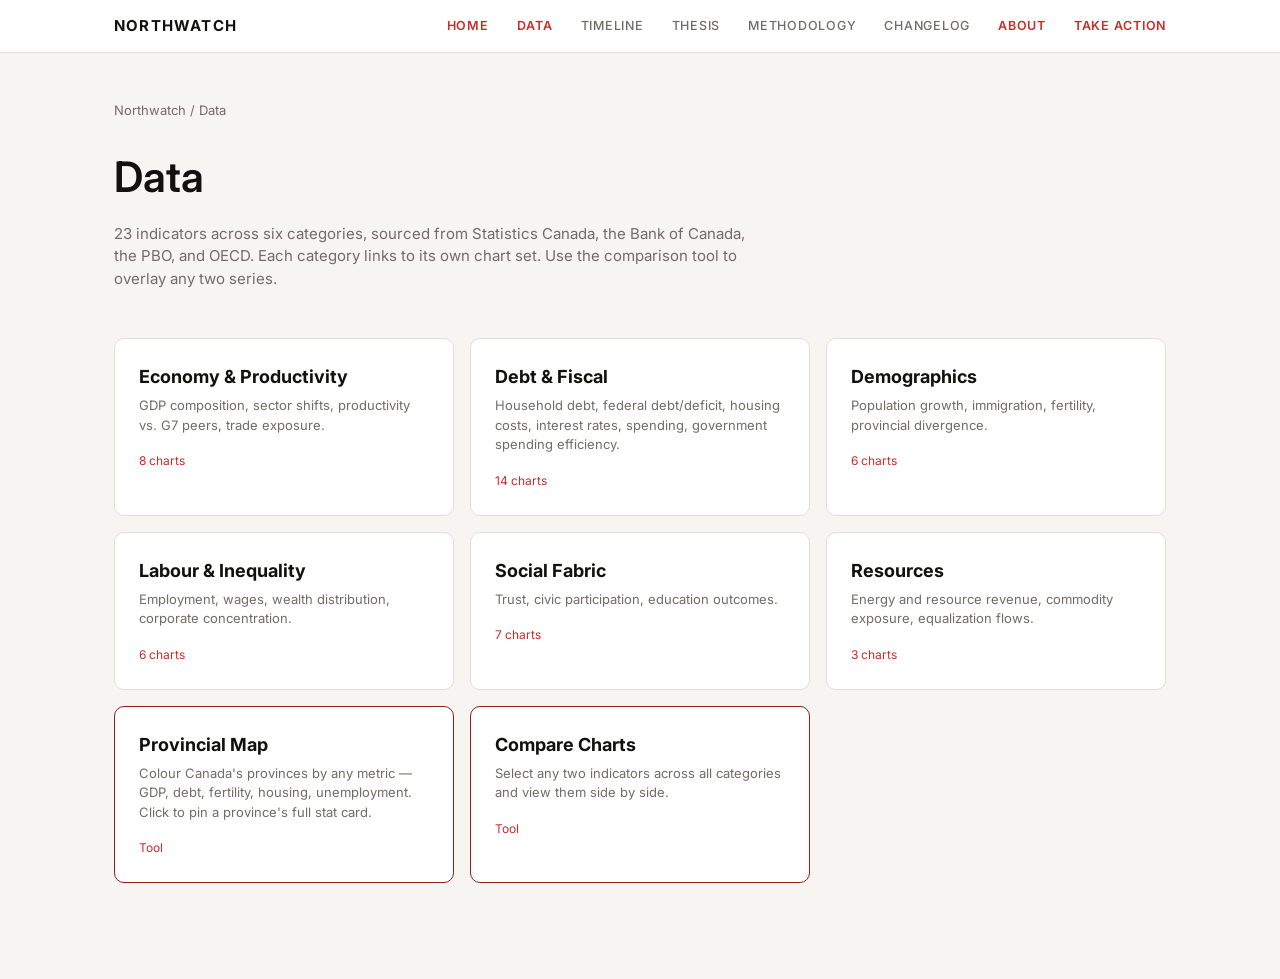
==== data/index.html @ daaa4dff "Fix CLS: reserve nav bar height (v4) and RWI section min-height" ====
<!DOCTYPE html>
<html lang="en">
<head>
<meta charset="UTF-8">
<title>Data — Northwatch</title>
<meta name="description" content="Explore 44+ charts across Canada's economy, fiscal position, demographics, labour market, and social fabric — all sourced and citable.">
<meta property="og:type" content="website">
<meta property="og:title" content="Data — Northwatch">
<meta property="og:description" content="Explore 44+ charts across Canada's economy, fiscal position, demographics, labour market, and social fabric — all sourced and citable.">
<meta property="og:url" content="https://northwatchca.github.io/civic-dashboard-dev/data/">
<meta property="og:site_name" content="Northwatch">
<meta name="twitter:card" content="summary">
<meta name="twitter:title" content="Data — Northwatch">
<meta name="twitter:description" content="Explore 44+ charts across Canada's economy, fiscal position, demographics, labour market, and social fabric — all sourced and citable.">
<link rel="canonical" href="https://northwatchca.github.io/civic-dashboard-dev/data/">
<meta name="viewport" content="width=device-width, initial-scale=1.0">
<link rel="preconnect" href="https://fonts.googleapis.com">
<link href="https://fonts.googleapis.com/css2?family=Inter:wght@400;500;600;700&display=swap" rel="stylesheet">
<link rel="stylesheet" href="data-style.css?v=23">
</head>
<body>
<div id="site-nav-root" style="height:53px;background:#fff;border-bottom:1px solid #e2dfd8;position:sticky;top:0;z-index:500;"></div>
<div class="wrap">
  <div class="breadcrumb"><a href="../index.html">Northwatch</a> / Data</div>
  <h1>Data</h1>
  <p class="page-sub">23 indicators across six categories, sourced from Statistics Canada, the Bank of Canada, the PBO, and OECD. Each category links to its own chart set. Use the comparison tool to overlay any two series.</p>

  <div class="cat-grid">
    <a class="cat-card" href="economy.html">
      <h2>Economy & Productivity</h2>
      <p>GDP composition, sector shifts, productivity vs. G7 peers, trade exposure.</p>
      <span class="count">8 charts</span>
    </a>
    <a class="cat-card" href="debt-fiscal.html">
      <h2>Debt & Fiscal</h2>
      <p>Household debt, federal debt/deficit, housing costs, interest rates, spending, government spending efficiency.</p>
      <span class="count">14 charts</span>
    </a>
    <a class="cat-card" href="demographics.html">
      <h2>Demographics</h2>
      <p>Population growth, immigration, fertility, provincial divergence.</p>
      <span class="count">6 charts</span>
    </a>
    <a class="cat-card" href="labour-inequality.html">
      <h2>Labour & Inequality</h2>
      <p>Employment, wages, wealth distribution, corporate concentration.</p>
      <span class="count">6 charts</span>
    </a>
    <a class="cat-card" href="social-fabric.html">
      <h2>Social Fabric</h2>
      <p>Trust, civic participation, education outcomes.</p>
      <span class="count">7 charts</span>
    </a>
    <a class="cat-card" href="resources.html">
      <h2>Resources</h2>
      <p>Energy and resource revenue, commodity exposure, equalization flows.</p>
      <span class="count">3 charts</span>
    </a>
    <a class="cat-card" href="map.html" style="border-color:var(--accent-dim);">
      <h2>Provincial Map</h2>
      <p>Colour Canada's provinces by any metric — GDP, debt, fertility, housing, unemployment. Click to pin a province's full stat card.</p>
      <span class="count">Tool</span>
    </a>
    <a class="cat-card" href="compare.html" style="border-color:var(--accent-dim);">
      <h2>Compare Charts</h2>
      <p>Select any two indicators across all categories and view them side by side.</p>
      <span class="count">Tool</span>
    </a>
  </div>
</div>
<script src="../nav.js?v=4"></script>
</body>
</html>
---- data/data-style.css ----
:root{
  --bg:#f7f5f1;
  --bg-alt:#ffffff;
  --text:#111110;
  --text-dim:#706c66;
  --line:#e2dfd8;
  --accent:#c82d29;
  --accent-dim:#8c1e1b;
}
*{box-sizing:border-box;}
button,a{touch-action:manipulation;}
body{
  background:var(--bg);
  color:var(--text);
  font-family:'Inter',-apple-system,sans-serif;
  margin:0;
  line-height:1.5;
  touch-action:manipulation;
  overflow-x:hidden;
}
html{overflow-x:hidden;}
.wrap{max-width:1100px;margin:0 auto;padding:48px 24px 96px;}
a{color:var(--text);}
.breadcrumb{font-size:13px;color:var(--text-dim);margin-bottom:24px;}
.breadcrumb a{color:var(--text-dim);text-decoration:none;}
.breadcrumb a:hover{color:var(--accent);}
h1{font-size:clamp(28px,4vw,42px);font-weight:600;margin:0 0 8px;}
.page-sub{color:var(--text-dim);font-size:15px;max-width:640px;margin-bottom:48px;}

/* category index cards */
.cat-grid{display:grid;grid-template-columns:repeat(auto-fit,minmax(260px,1fr));gap:16px;}
.cat-card{
  display:block;text-decoration:none;
  background:var(--bg-alt);border:1px solid var(--line);
  border-radius:10px;padding:24px;transition:border-color .15s;
}
.cat-card:hover{border-color:var(--accent-dim);}
.cat-card h2{font-size:18px;margin:0 0 6px;color:var(--text);}
.cat-card p{font-size:13px;color:var(--text-dim);margin:0 0 12px;}
.cat-card .count{font-size:12px;color:var(--accent);}

/* chart grid on category pages */
.chart-grid{display:grid;grid-template-columns:1fr;gap:16px;margin-top:32px;}
.chart-section-header{margin:12px 0 -4px;padding-top:24px;border-top:2px solid var(--line,#e2dfd8);}
.chart-section-header:first-child{margin-top:0;padding-top:0;border-top:none;}
.chart-section-header h3{font-size:16px;font-weight:700;color:var(--text,#111110);margin:0 0 4px;text-transform:uppercase;letter-spacing:0.04em;}
.chart-section-header p{font-size:13px;color:var(--text-dim,#706c66);margin:0;}

/* reference tables (small static data attached to a chart) */
.ref-table-wrap{margin-top:18px;}
.ref-table-caption{font-size:12px;text-transform:uppercase;letter-spacing:0.6px;color:var(--accent);margin:0 0 8px;font-weight:600;}
.ref-table{width:100%;border-collapse:collapse;font-size:12.5px;}
.ref-table th, .ref-table td{padding:8px 10px;text-align:left;border-bottom:1px solid var(--line);}
.ref-table th{color:var(--text-dim);font-weight:600;font-size:11.5px;text-transform:uppercase;letter-spacing:0.3px;}
.ref-table td{color:var(--text);}
.ref-table tr:last-child td{border-bottom:none;}
.ref-table-wrap{overflow-x:auto;}

.ref-note{
  margin-top:16px;padding:12px 14px;background:var(--bg);border-left:2px solid var(--accent-dim);
  font-size:13px;color:var(--text-dim);line-height:1.5;
}

/* compare tool */
.sync-status{font-size:12.5px;color:var(--text-dim);margin:0 0 32px;}
.sync-status.synced{color:#4A6741;}
.compare-controls{display:flex;gap:16px;flex-wrap:wrap;margin-bottom:32px;}
.compare-select-group{display:flex;flex-direction:column;gap:6px;flex:1 1 260px;min-width:0;}
.compare-select-group label{
  font-size:11px;font-weight:600;letter-spacing:0.6px;text-transform:uppercase;
  color:var(--text-dim);
}
.compare-controls select{
  background:var(--bg-alt);color:var(--text);border:1px solid var(--line);
  border-radius:6px;padding:10px 14px;font-family:inherit;font-size:14px;
  width:100%;max-width:100%;box-sizing:border-box;
  text-overflow:ellipsis;white-space:nowrap;overflow:hidden;
}
.compare-grid{display:grid;grid-template-columns:1fr;gap:24px;}
@media(min-width:860px){.compare-grid{grid-template-columns:1fr 1fr;align-items:start;}}
.chart-header.no-toggle{cursor:default;}
.chart-header.no-toggle:hover{background:none;}
.nav-back{display:inline-block;margin-top:40px;font-size:13px;color:var(--text-dim);text-decoration:none;}
.nav-back:hover{color:var(--accent);}

/* expand/collapse controls */
.expand-controls{display:flex;gap:10px;margin-bottom:16px;}
.expand-btn{
  background:none;border:1px solid var(--line);color:var(--text-dim);
  border-radius:6px;padding:6px 14px;font-size:12px;cursor:pointer;
  font-family:inherit;transition:border-color .15s,color .15s;
}
.expand-btn:hover{border-color:var(--accent);color:var(--accent);}

/* chart card — collapsible */
.chart-card{border-radius:10px;background:var(--bg-alt);border:1px solid var(--line);overflow:hidden;}
.chart-header{
  display:flex;align-items:flex-start;justify-content:space-between;gap:12px;
  padding:20px 24px 16px;cursor:pointer;user-select:none;
  transition:background .15s;
}
@media (hover:hover) and (pointer:fine){.chart-header:hover{background:#f2efe9;}}
.chart-header-text{flex:1;min-width:0;}
.chart-header-text h3{margin:0 0 4px;font-size:17px;}
.chart-header-text .sub{margin:0;font-size:13px;color:var(--text-dim);}
.chart-header-actions{display:flex;align-items:center;gap:10px;flex-shrink:0;margin-top:2px;}
.toggle-arrow{font-size:11px;color:var(--text-dim);transition:transform .2s;}

@media (max-width:480px){
  .chart-header{flex-direction:column;align-items:flex-start;}
  .chart-header-actions{margin-top:10px;align-self:flex-end;flex-wrap:wrap;justify-content:flex-end;gap:8px;}
}

/* collapsed state hides body */
.chart-body{padding:0 24px 20px;}
.chart-card.collapsed .chart-body{display:none;}
.chart-card.collapsed .chart-header{padding-bottom:20px;}

/* remove old standalone sub/src styles that are now inside header-text */
.chart-card .sub{font-size:13px;color:var(--text-dim);margin:0 0 16px;}
.chart-card .src{font-size:11px;color:var(--text-dim);margin-top:14px;border-top:1px solid var(--line);padding-top:10px;}
.chart-card .src .last-updated{color:var(--text-dim);opacity:0.85;}
.chart-box{position:relative;height:340px;}

/* "what does this mean?" button */
.info-btn{
  background:none;border:1px solid var(--line);color:var(--text-dim);
  border-radius:16px;height:28px;padding:0 12px;font-size:12px;font-weight:600;
  cursor:pointer;display:flex;align-items:center;justify-content:center;
  flex-shrink:0;transition:border-color .15s,color .15s;white-space:nowrap;
}
.info-btn:hover{border-color:var(--accent);color:var(--accent);}

/* "share" button */
.share-btn{
  background:none;border:1px solid var(--line);color:var(--text-dim);
  border-radius:16px;height:28px;padding:0 12px;font-size:12px;font-weight:600;
  cursor:pointer;display:flex;align-items:center;justify-content:center;
  flex-shrink:0;transition:border-color .15s,color .15s;white-space:nowrap;
}
.share-btn:hover{border-color:var(--accent);color:var(--accent);}
.share-btn-copied{border-color:var(--accent);color:var(--accent);}

/* "CSV download" button */
.csv-btn{
  background:none;border:1px solid var(--line);color:var(--text-dim);
  border-radius:16px;height:28px;padding:0 12px;font-size:12px;font-weight:600;
  cursor:pointer;display:flex;align-items:center;justify-content:center;
  flex-shrink:0;transition:border-color .15s,color .15s;white-space:nowrap;
}
.csv-btn:hover{border-color:var(--accent);color:var(--accent);}

/* deep-link highlight flash */
@keyframes shareHighlight{
  0%{box-shadow:0 0 0 3px rgba(200,45,41,0.35);}
  100%{box-shadow:0 0 0 3px rgba(200,45,41,0);}
}
.chart-card.share-highlight{animation:shareHighlight 2.2s ease-out;}

/* HTML legend */
.html-legend{display:flex;flex-wrap:wrap;gap:6px 14px;margin:0 0 14px;}
.legend-item{
  display:inline-flex;align-items:center;gap:6px;
  font-size:11.5px;color:var(--text-dim);cursor:default;
}
.legend-dot{width:10px;height:10px;border-radius:2px;flex-shrink:0;}

/* info modal overlay */
.info-modal-overlay{
  display:none;position:fixed;inset:0;
  background:rgba(0,0,0,0.7);z-index:9999;
  align-items:center;justify-content:center;padding:20px;
  overscroll-behavior:contain;
}
.info-modal-overlay.active{display:flex;}
.info-modal{
  background:var(--bg-alt);border:1px solid var(--line);
  border-radius:12px;max-width:min(520px,calc(100vw - 40px));width:100%;
  max-height:82vh;overflow-y:auto;padding:26px 26px 22px;
  position:relative;overscroll-behavior:contain;
}
.info-modal-close{
  position:absolute;top:14px;right:16px;
  background:none;border:none;color:var(--text-dim);
  font-size:22px;cursor:pointer;line-height:1;padding:0;
}
.info-modal-close:hover{color:var(--text);}
.info-modal-tag{
  font-size:11px;text-transform:uppercase;letter-spacing:0.7px;
  color:var(--accent);font-weight:600;margin:0 0 8px;
}
/* title row */
.info-modal-top-row{margin-bottom:4px;}
.info-modal-top-row h4{font-size:15px;margin:0;color:var(--text);line-height:1.4;}
.info-modal-explain{font-size:13.5px;color:var(--text);line-height:1.65;margin:0 0 16px;}
/* flat verdict block — no hover, no click, just visible */
.info-modal-verdict{
  border-left:5px solid var(--text-dim);border-radius:6px;
  padding:13px 16px;margin:0 0 18px;
}
.info-modal-verdict .verdict-tag{
  display:block;font-size:13.5px;font-weight:800;letter-spacing:0.4px;
  text-transform:uppercase;margin-bottom:6px;
}
.info-modal-verdict p{margin:0;font-size:13.5px;line-height:1.6;color:var(--text);}
.info-modal-verdict.v-bad{border-left-color:#8B3A2A;background:rgba(139,58,42,0.09);}
.info-modal-verdict.v-bad .verdict-tag{color:#8B3A2A;}
.info-modal-verdict.v-mixed{border-left-color:#9C7840;background:rgba(156,120,64,0.09);}
.info-modal-verdict.v-mixed .verdict-tag{color:#9C7840;}
.info-modal-verdict.v-context{border-left-color:#7a7670;background:rgba(122,118,112,0.09);}
.info-modal-verdict.v-context .verdict-tag{color:#7a7670;}
/* cited-threshold block — a sourced external benchmark, distinct from the internal BAD/MIXED/CONTEXT verdict */
.info-modal-threshold{
  border-left:5px solid #4a4744;border-radius:6px;
  padding:13px 16px;margin:0 0 18px;background:rgba(74,71,68,0.06);
}
.info-modal-threshold .threshold-tag{
  display:block;font-size:12.5px;font-weight:800;letter-spacing:0.5px;
  text-transform:uppercase;margin-bottom:6px;color:#4a4744;
}
.info-modal-threshold p{margin:0;font-size:13.5px;line-height:1.6;color:var(--text);}
.cited-badge{
  display:inline-block;font-size:10.5px;font-weight:700;letter-spacing:0.3px;
  text-transform:uppercase;color:#4a4744;border:1px solid #4a4744;
  border-radius:10px;padding:2px 8px;margin-left:8px;vertical-align:middle;
  white-space:nowrap;
}
.info-modal-legend{border-top:1px solid var(--line);padding-top:16px;margin-top:4px;}
.info-modal-legend-label{
  font-size:11px;text-transform:uppercase;letter-spacing:0.5px;
  color:var(--text-dim);font-weight:600;margin:0 0 10px;
}
.info-modal-item{display:flex;gap:10px;margin-bottom:10px;font-size:13px;line-height:1.5;}
.info-modal-item .dot{width:10px;height:10px;border-radius:2px;flex-shrink:0;margin-top:3px;}
.info-modal-item strong{color:var(--text);}
.info-modal-item span{color:var(--text-dim);}
.info-modal-related{border-top:1px solid var(--line);padding-top:16px;margin-top:4px;}
.info-modal-related-label{
  font-size:11px;text-transform:uppercase;letter-spacing:0.5px;
  color:var(--text-dim);font-weight:600;margin:0 0 10px;
}
.related-chart-links{display:flex;flex-wrap:wrap;gap:8px;}
.related-chart-link{
  display:inline-block;font-size:12.5px;font-weight:600;color:var(--accent);
  border:1px solid var(--accent);border-radius:14px;padding:5px 12px;
  text-decoration:none;transition:background 0.15s,color 0.15s;
}
.related-chart-link:hover{background:var(--accent);color:#fff;}

/* Reusable hover-tooltip component — same pattern as .verdict-tooltip, used site-wide */
.info-tip{position:relative;cursor:help;border-bottom:1px dotted var(--line);}
.info-tip-bubble{
  display:none;position:absolute;left:0;top:calc(100% + 8px);
  background:#111110;color:#f0ede5;font-size:12.5px;line-height:1.55;
  border-radius:8px;padding:10px 12px;width:220px;z-index:10001;
  box-shadow:0 4px 20px rgba(0,0,0,0.25);text-transform:none;
  font-weight:400;letter-spacing:normal;
}
.info-tip:hover .info-tip-bubble{display:block;}
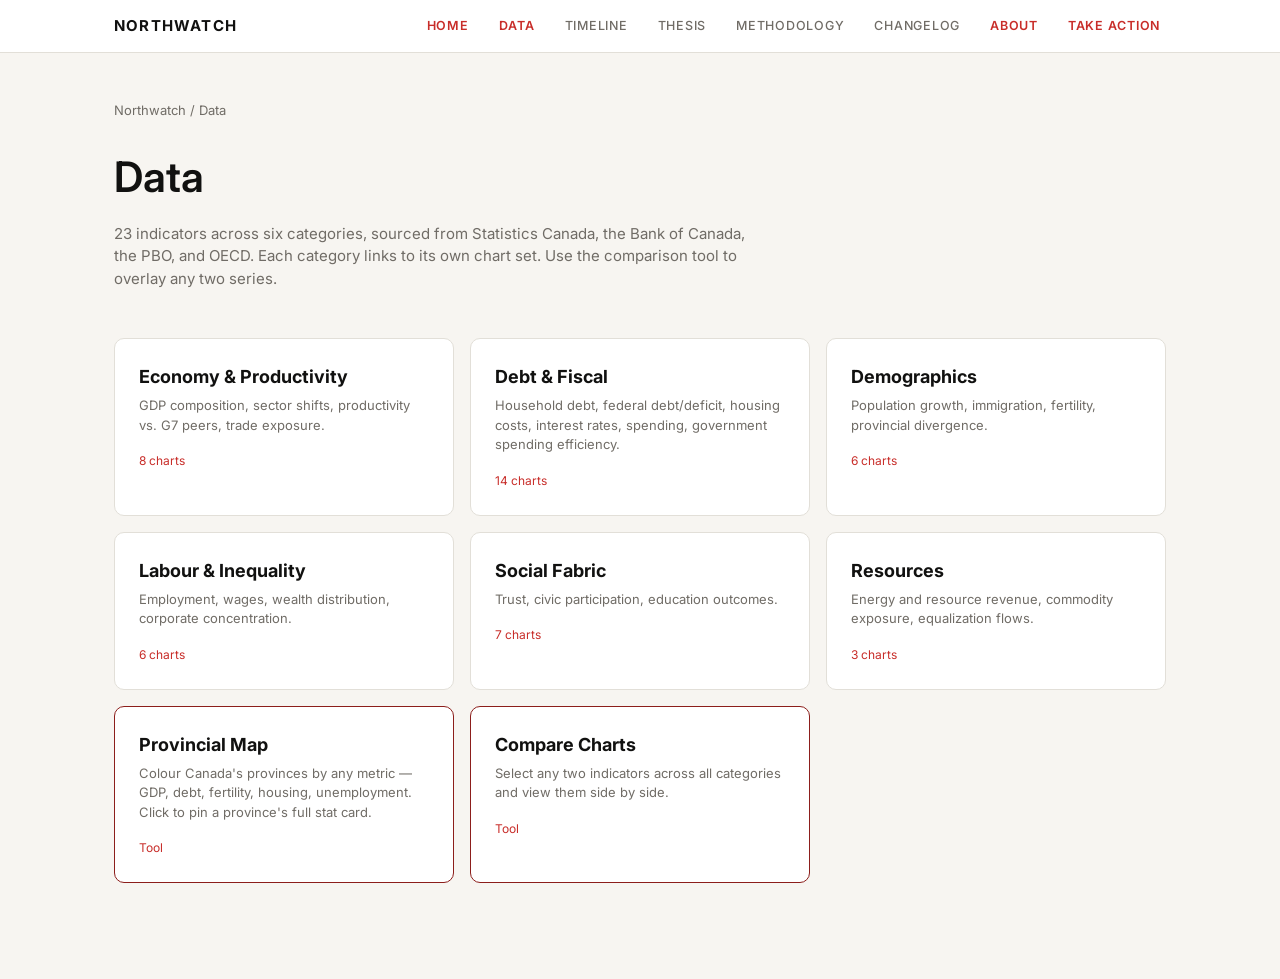
==== commit 086843cd: "Fix remaining contrast fails (pillar-weight, feed arrows) and widen nav tap target width" ====
--- a/data/index.html
+++ b/data/index.html
@@ -68,6 +68,6 @@
     </a>
   </div>
 </div>
-<script src="../nav.js?v=4"></script>
+<script src="../nav.js?v=6"></script>
 </body>
 </html>
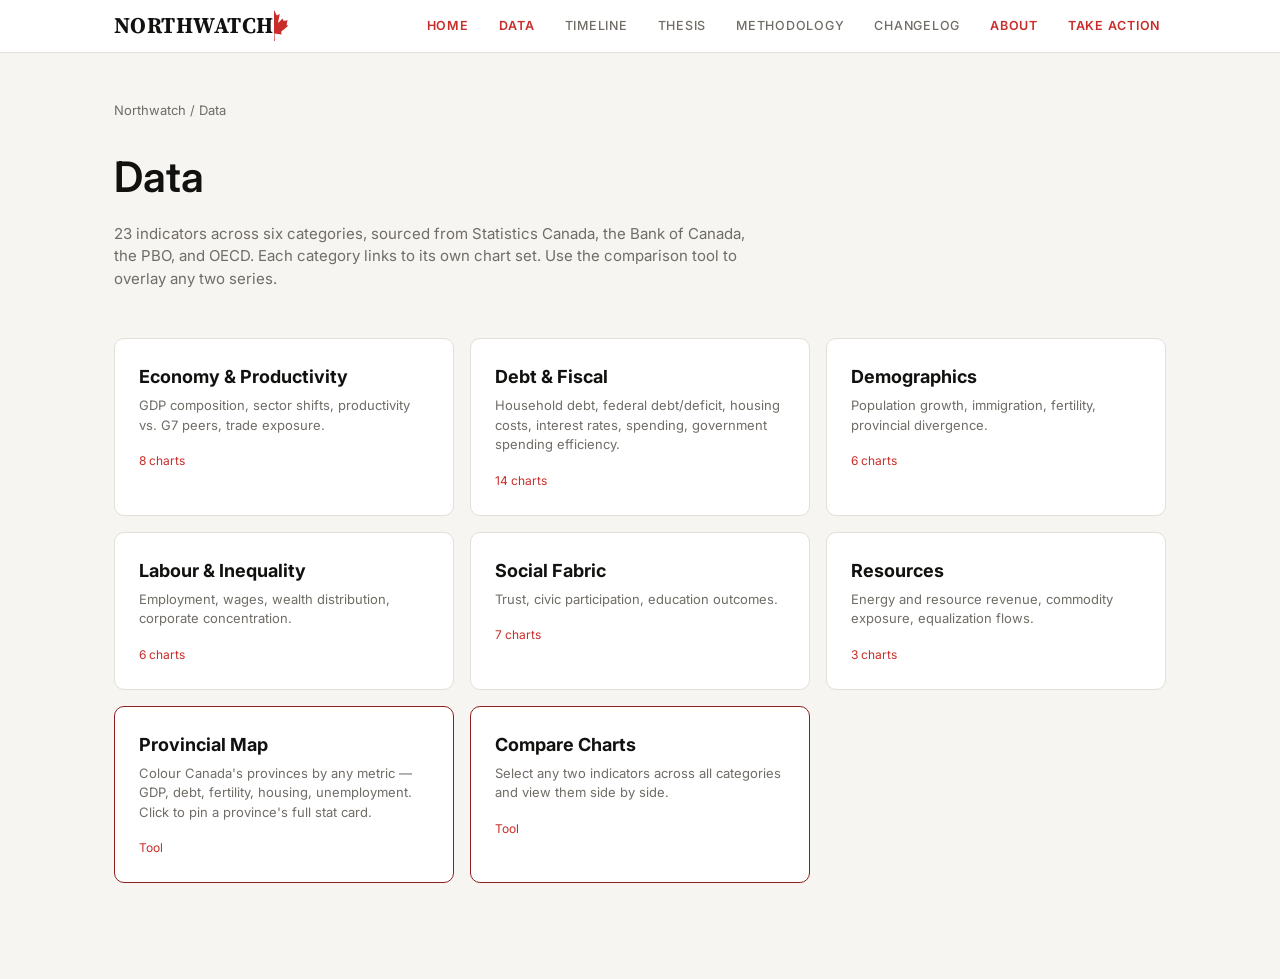
==== commit 11609d09: "Phase 5: NORTHWATCH wordmark logo mark - Source Serif 4 + half maple leaf - Add Source Serif 4 (wght" ====
--- a/data/index.html
+++ b/data/index.html
@@ -15,7 +15,9 @@
 <link rel="canonical" href="https://northwatchca.github.io/civic-dashboard-dev/data/">
 <meta name="viewport" content="width=device-width, initial-scale=1.0">
 <link rel="preconnect" href="https://fonts.googleapis.com">
-<link href="https://fonts.googleapis.com/css2?family=Inter:wght@400;500;600;700&display=swap" rel="stylesheet">
+<link rel="preconnect" href="https://fonts.gstatic.com" crossorigin>
+<link href="https://fonts.googleapis.com/css2?family=Inter:wght@400;500;600;700&family=Source+Serif+4:wght@700&display=swap" rel="stylesheet" media="print" onload="this.media='all'">
+<noscript><link href="https://fonts.googleapis.com/css2?family=Inter:wght@400;500;600;700&family=Source+Serif+4:wght@700&display=swap" rel="stylesheet"></noscript>
 <link rel="stylesheet" href="data-style.css?v=23">
 </head>
 <body>
@@ -68,6 +70,6 @@
     </a>
   </div>
 </div>
-<script src="../nav.js?v=6"></script>
+<script src="../nav.js?v=7"></script>
 </body>
 </html>
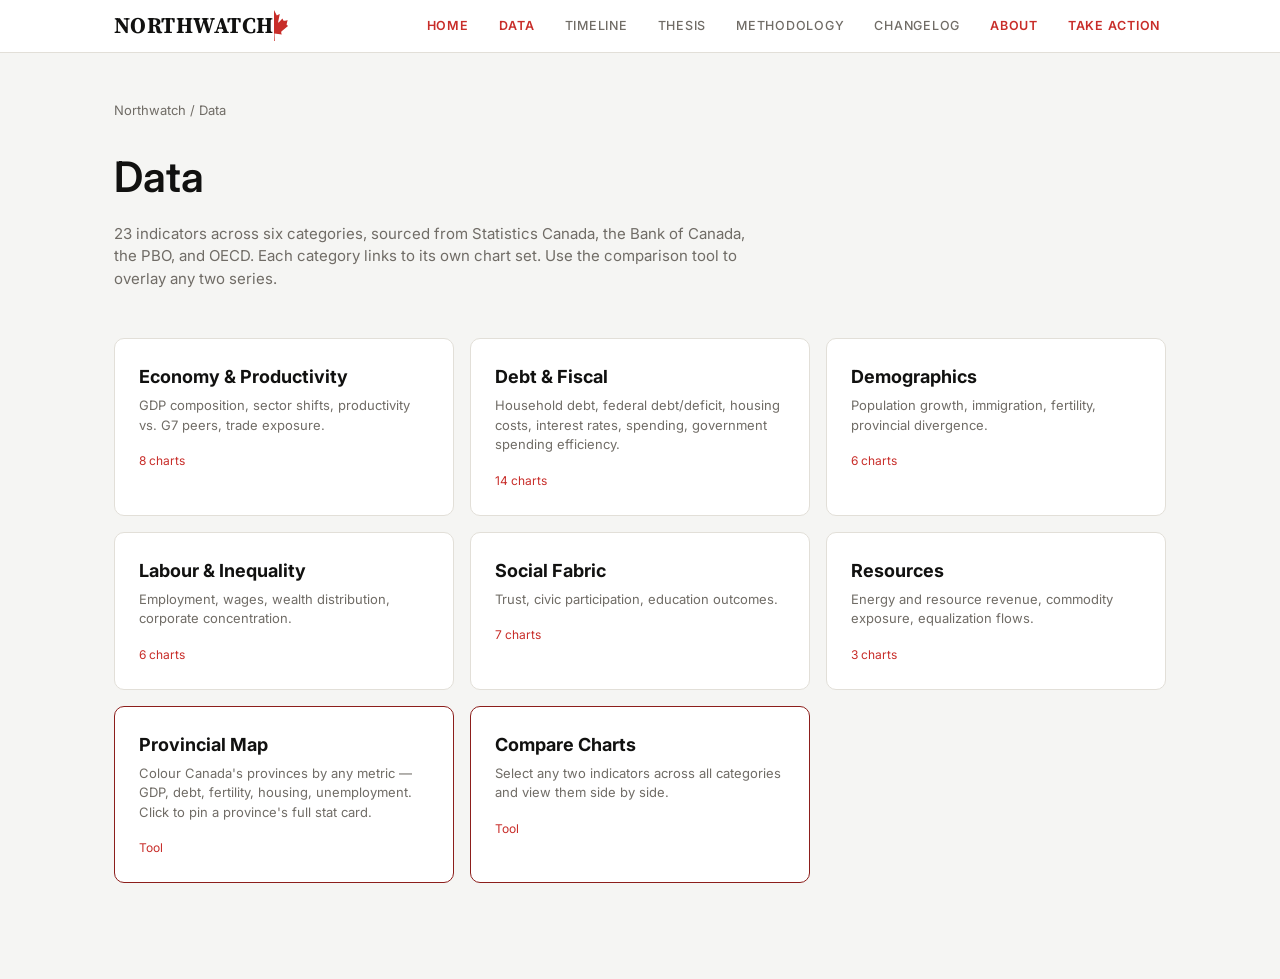
==== commit 6b5ea3d2: "Background: #f7f5f1 -> #f5f5f3 (neutral grey, less warm). Cache-bust data-style.css v24, chart-rende" ====
--- a/data/index.html
+++ b/data/index.html
@@ -18,7 +18,7 @@
 <link rel="preconnect" href="https://fonts.gstatic.com" crossorigin>
 <link href="https://fonts.googleapis.com/css2?family=Inter:wght@400;500;600;700&family=Source+Serif+4:wght@700&display=swap" rel="stylesheet" media="print" onload="this.media='all'">
 <noscript><link href="https://fonts.googleapis.com/css2?family=Inter:wght@400;500;600;700&family=Source+Serif+4:wght@700&display=swap" rel="stylesheet"></noscript>
-<link rel="stylesheet" href="data-style.css?v=23">
+<link rel="stylesheet" href="data-style.css?v=24">
 </head>
 <body>
 <div id="site-nav-root" style="height:53px;background:#fff;border-bottom:1px solid #e2dfd8;position:sticky;top:0;z-index:500;"></div>
@@ -70,6 +70,6 @@
     </a>
   </div>
 </div>
-<script src="../nav.js?v=7"></script>
+<script src="../nav.js?v=8"></script>
 </body>
 </html>
--- a/data/data-style.css
+++ b/data/data-style.css
@@ -1,5 +1,5 @@
 :root{
-  --bg:#f7f5f1;
+  --bg:#f5f5f3;
   --bg-alt:#ffffff;
   --text:#111110;
   --text-dim:#706c66;
@@ -150,6 +150,15 @@
 }
 .csv-btn:hover{border-color:var(--accent);color:var(--accent);}
 
+/* "image download" button */
+.img-btn{
+  background:none;border:1px solid var(--line);color:var(--text-dim);
+  border-radius:16px;height:28px;padding:0 12px;font-size:12px;font-weight:600;
+  cursor:pointer;display:flex;align-items:center;justify-content:center;
+  flex-shrink:0;transition:border-color .15s,color .15s;white-space:nowrap;
+}
+.img-btn:hover{border-color:var(--accent);color:var(--accent);}
+
 /* deep-link highlight flash */
 @keyframes shareHighlight{
   0%{box-shadow:0 0 0 3px rgba(200,45,41,0.35);}
@@ -206,9 +215,9 @@
 .info-modal-verdict.v-bad{border-left-color:#8B3A2A;background:rgba(139,58,42,0.09);}
 .info-modal-verdict.v-bad .verdict-tag{color:#8B3A2A;}
 .info-modal-verdict.v-mixed{border-left-color:#9C7840;background:rgba(156,120,64,0.09);}
-.info-modal-verdict.v-mixed .verdict-tag{color:#9C7840;}
+.info-modal-verdict.v-mixed .verdict-tag{color:#906e3b;}
 .info-modal-verdict.v-context{border-left-color:#7a7670;background:rgba(122,118,112,0.09);}
-.info-modal-verdict.v-context .verdict-tag{color:#7a7670;}
+.info-modal-verdict.v-context .verdict-tag{color:#76726d;}
 /* cited-threshold block — a sourced external benchmark, distinct from the internal BAD/MIXED/CONTEXT verdict */
 .info-modal-threshold{
   border-left:5px solid #4a4744;border-radius:6px;
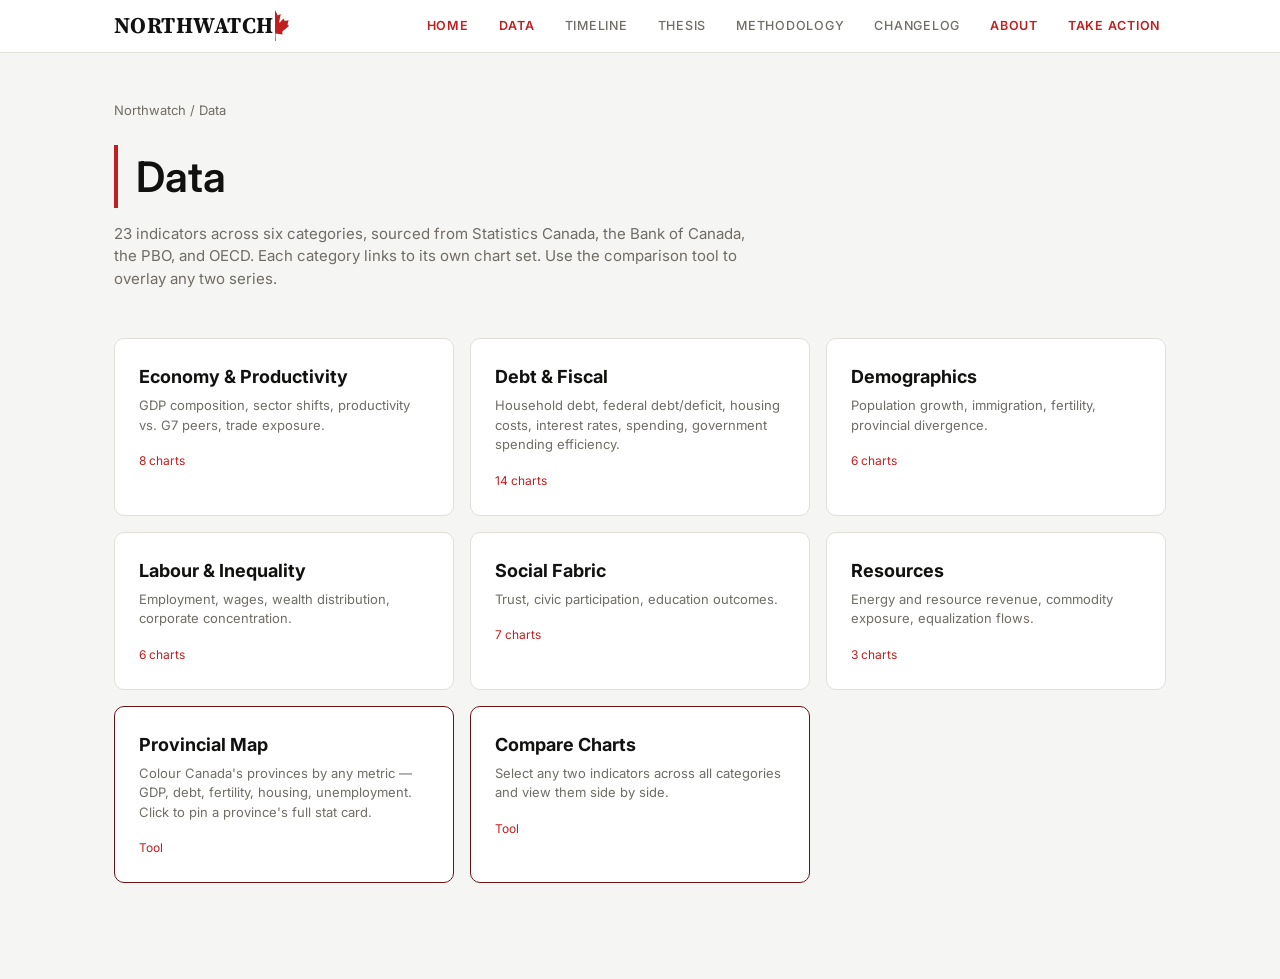
==== commit b178faef: "Unify site red palette to official Canada FIP red (#FF0000) derivative - New 5-shade palette anchore" ====
--- a/data/index.html
+++ b/data/index.html
@@ -18,7 +18,7 @@
 <link rel="preconnect" href="https://fonts.gstatic.com" crossorigin>
 <link href="https://fonts.googleapis.com/css2?family=Inter:wght@400;500;600;700&family=Source+Serif+4:wght@700&display=swap" rel="stylesheet" media="print" onload="this.media='all'">
 <noscript><link href="https://fonts.googleapis.com/css2?family=Inter:wght@400;500;600;700&family=Source+Serif+4:wght@700&display=swap" rel="stylesheet"></noscript>
-<link rel="stylesheet" href="data-style.css?v=24">
+<link rel="stylesheet" href="data-style.css?v=25">
 </head>
 <body>
 <div id="site-nav-root" style="height:53px;background:#fff;border-bottom:1px solid #e2dfd8;position:sticky;top:0;z-index:500;"></div>
@@ -70,6 +70,6 @@
     </a>
   </div>
 </div>
-<script src="../nav.js?v=8"></script>
+<script src="../nav.js?v=9"></script>
 </body>
 </html>
--- a/data/data-style.css
+++ b/data/data-style.css
@@ -4,8 +4,8 @@
   --text:#111110;
   --text-dim:#706c66;
   --line:#e2dfd8;
-  --accent:#c82d29;
-  --accent-dim:#8c1e1b;
+  --accent:#c11f1f;
+  --accent-dim:#671414;
 }
 *{box-sizing:border-box;}
 button,a{touch-action:manipulation;}
@@ -24,7 +24,7 @@
 .breadcrumb{font-size:13px;color:var(--text-dim);margin-bottom:24px;}
 .breadcrumb a{color:var(--text-dim);text-decoration:none;}
 .breadcrumb a:hover{color:var(--accent);}
-h1{font-size:clamp(28px,4vw,42px);font-weight:600;margin:0 0 8px;}
+h1{font-size:clamp(28px,4vw,42px);font-weight:600;margin:0 0 8px;border-left:4px solid #c11f1f;padding-left:18px;}
 .page-sub{color:var(--text-dim);font-size:15px;max-width:640px;margin-bottom:48px;}
 
 /* category index cards */
@@ -43,7 +43,7 @@
 .chart-grid{display:grid;grid-template-columns:1fr;gap:16px;margin-top:32px;}
 .chart-section-header{margin:12px 0 -4px;padding-top:24px;border-top:2px solid var(--line,#e2dfd8);}
 .chart-section-header:first-child{margin-top:0;padding-top:0;border-top:none;}
-.chart-section-header h3{font-size:16px;font-weight:700;color:var(--text,#111110);margin:0 0 4px;text-transform:uppercase;letter-spacing:0.04em;}
+.chart-section-header h3{font-size:16px;font-weight:700;color:var(--text,#111110);margin:0 0 4px;text-transform:uppercase;letter-spacing:0.04em;border-left:3px solid #c11f1f;padding-left:12px;}
 .chart-section-header p{font-size:13px;color:var(--text-dim,#706c66);margin:0;}
 
 /* reference tables (small static data attached to a chart) */
@@ -161,8 +161,8 @@
 
 /* deep-link highlight flash */
 @keyframes shareHighlight{
-  0%{box-shadow:0 0 0 3px rgba(200,45,41,0.35);}
-  100%{box-shadow:0 0 0 3px rgba(200,45,41,0);}
+  0%{box-shadow:0 0 0 3px rgba(193,31,31,0.35);}
+  100%{box-shadow:0 0 0 3px rgba(193,31,31,0);}
 }
 .chart-card.share-highlight{animation:shareHighlight 2.2s ease-out;}
 
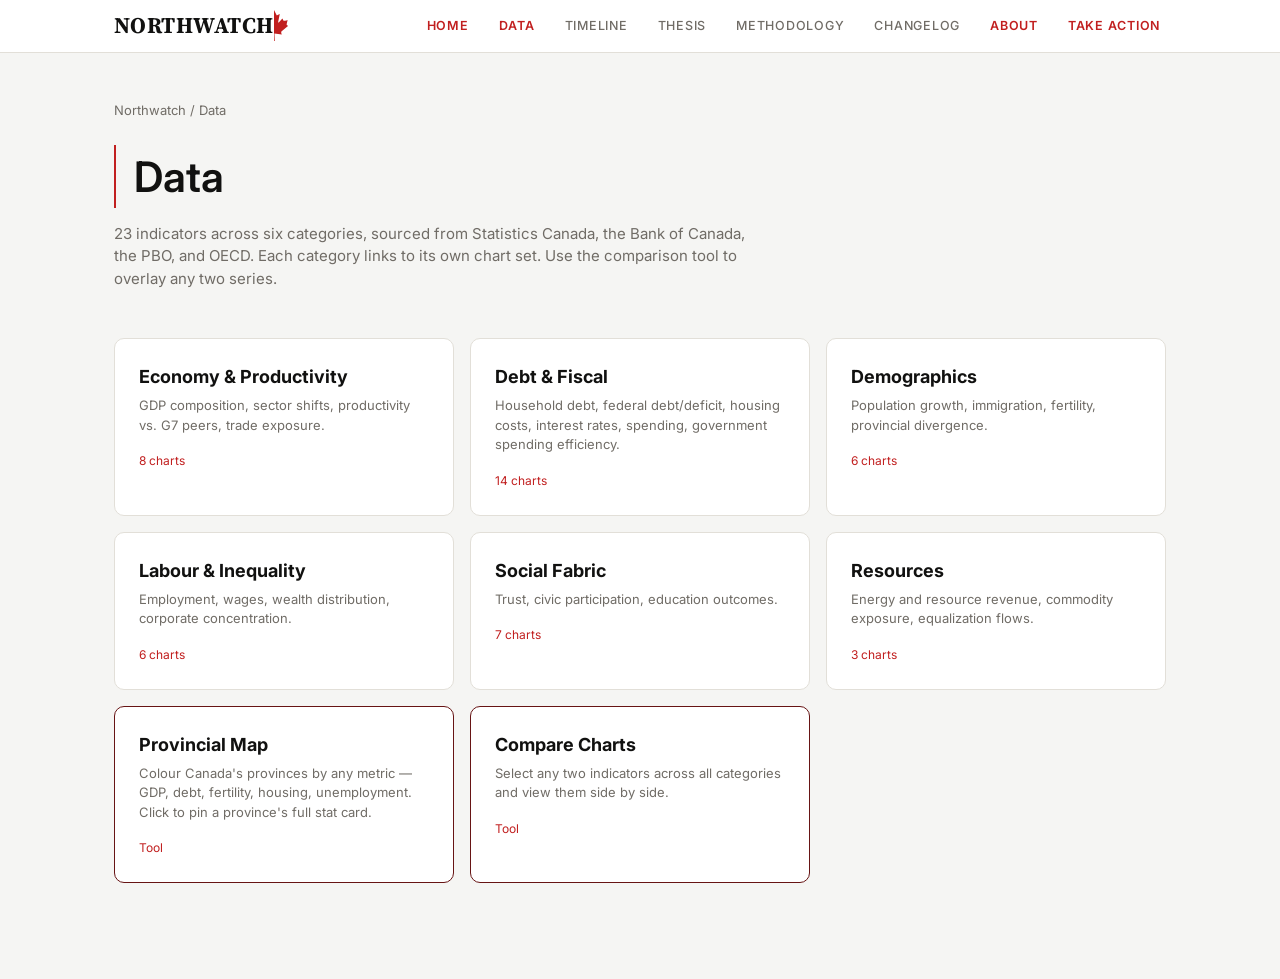
==== commit 02200b23: "Halve vertical red bar thickness (4px->2px h1, 3px->1.5px subheadings); data-style.css v26" ====
--- a/data/index.html
+++ b/data/index.html
@@ -18,7 +18,7 @@
 <link rel="preconnect" href="https://fonts.gstatic.com" crossorigin>
 <link href="https://fonts.googleapis.com/css2?family=Inter:wght@400;500;600;700&family=Source+Serif+4:wght@700&display=swap" rel="stylesheet" media="print" onload="this.media='all'">
 <noscript><link href="https://fonts.googleapis.com/css2?family=Inter:wght@400;500;600;700&family=Source+Serif+4:wght@700&display=swap" rel="stylesheet"></noscript>
-<link rel="stylesheet" href="data-style.css?v=25">
+<link rel="stylesheet" href="data-style.css?v=26">
 </head>
 <body>
 <div id="site-nav-root" style="height:53px;background:#fff;border-bottom:1px solid #e2dfd8;position:sticky;top:0;z-index:500;"></div>
--- a/data/data-style.css
+++ b/data/data-style.css
@@ -24,7 +24,7 @@
 .breadcrumb{font-size:13px;color:var(--text-dim);margin-bottom:24px;}
 .breadcrumb a{color:var(--text-dim);text-decoration:none;}
 .breadcrumb a:hover{color:var(--accent);}
-h1{font-size:clamp(28px,4vw,42px);font-weight:600;margin:0 0 8px;border-left:4px solid #c11f1f;padding-left:18px;}
+h1{font-size:clamp(28px,4vw,42px);font-weight:600;margin:0 0 8px;border-left:2px solid #c11f1f;padding-left:18px;}
 .page-sub{color:var(--text-dim);font-size:15px;max-width:640px;margin-bottom:48px;}
 
 /* category index cards */
@@ -43,7 +43,7 @@
 .chart-grid{display:grid;grid-template-columns:1fr;gap:16px;margin-top:32px;}
 .chart-section-header{margin:12px 0 -4px;padding-top:24px;border-top:2px solid var(--line,#e2dfd8);}
 .chart-section-header:first-child{margin-top:0;padding-top:0;border-top:none;}
-.chart-section-header h3{font-size:16px;font-weight:700;color:var(--text,#111110);margin:0 0 4px;text-transform:uppercase;letter-spacing:0.04em;border-left:3px solid #c11f1f;padding-left:12px;}
+.chart-section-header h3{font-size:16px;font-weight:700;color:var(--text,#111110);margin:0 0 4px;text-transform:uppercase;letter-spacing:0.04em;border-left:1.5px solid #c11f1f;padding-left:12px;}
 .chart-section-header p{font-size:13px;color:var(--text-dim,#706c66);margin:0;}
 
 /* reference tables (small static data attached to a chart) */
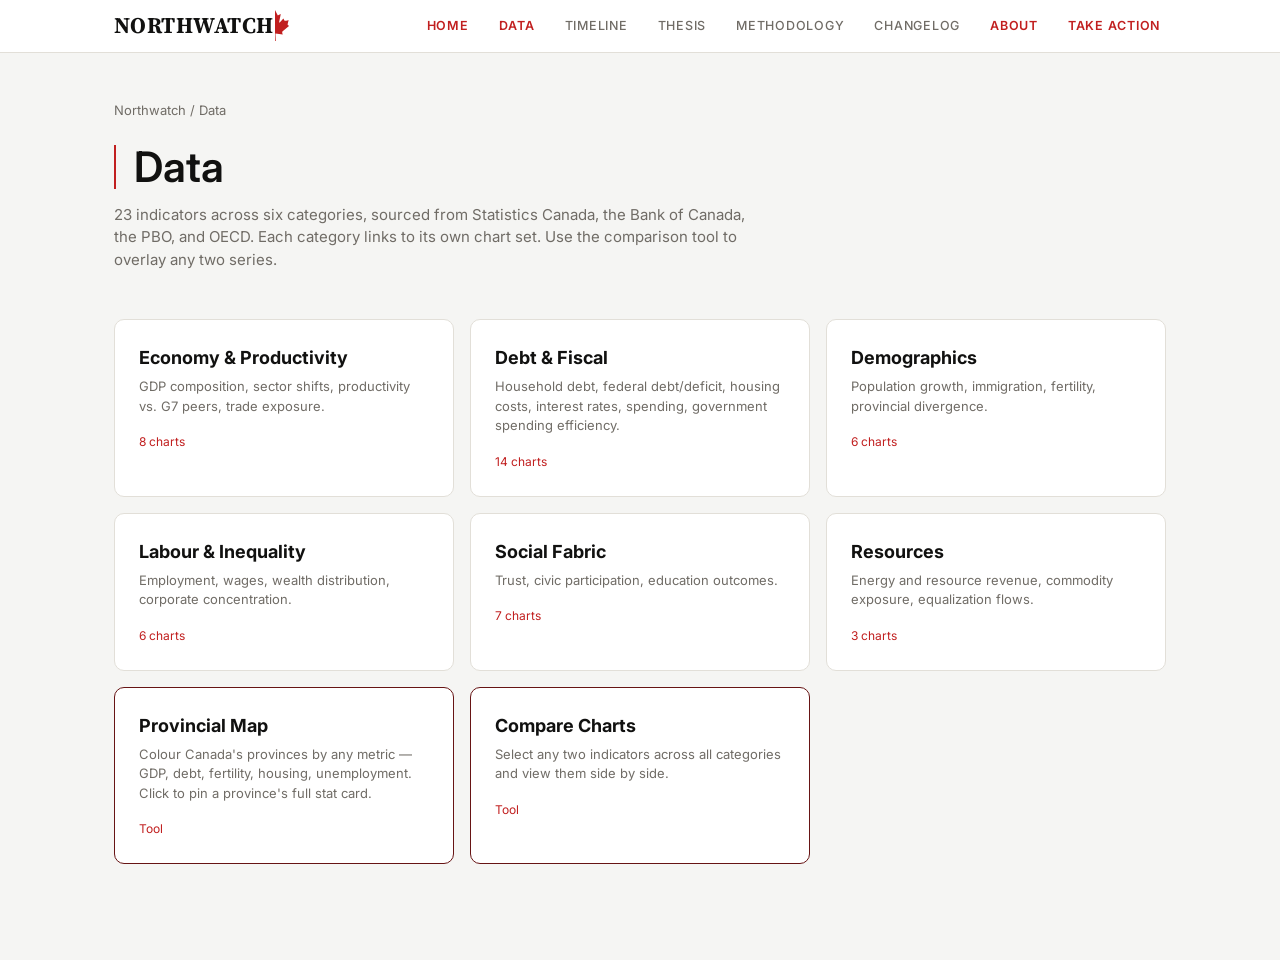
==== commit aaf7e855: "Bump chart-section-header size 16px->22px, clear differentiation from 17px chart card titles; data-s" ====
--- a/data/index.html
+++ b/data/index.html
@@ -18,7 +18,7 @@
 <link rel="preconnect" href="https://fonts.gstatic.com" crossorigin>
 <link href="https://fonts.googleapis.com/css2?family=Inter:wght@400;500;600;700&family=Source+Serif+4:wght@700&display=swap" rel="stylesheet" media="print" onload="this.media='all'">
 <noscript><link href="https://fonts.googleapis.com/css2?family=Inter:wght@400;500;600;700&family=Source+Serif+4:wght@700&display=swap" rel="stylesheet"></noscript>
-<link rel="stylesheet" href="data-style.css?v=26">
+<link rel="stylesheet" href="data-style.css?v=28">
 </head>
 <body>
 <div id="site-nav-root" style="height:53px;background:#fff;border-bottom:1px solid #e2dfd8;position:sticky;top:0;z-index:500;"></div>
--- a/data/data-style.css
+++ b/data/data-style.css
@@ -24,7 +24,7 @@
 .breadcrumb{font-size:13px;color:var(--text-dim);margin-bottom:24px;}
 .breadcrumb a{color:var(--text-dim);text-decoration:none;}
 .breadcrumb a:hover{color:var(--accent);}
-h1{font-size:clamp(28px,4vw,42px);font-weight:600;margin:0 0 8px;border-left:2px solid #c11f1f;padding-left:18px;}
+h1{font-size:clamp(28px,4vw,42px);font-weight:600;line-height:1.05;margin:0 0 8px;border-left:2px solid #c11f1f;padding-left:18px;}
 .page-sub{color:var(--text-dim);font-size:15px;max-width:640px;margin-bottom:48px;}
 
 /* category index cards */
@@ -43,7 +43,7 @@
 .chart-grid{display:grid;grid-template-columns:1fr;gap:16px;margin-top:32px;}
 .chart-section-header{margin:12px 0 -4px;padding-top:24px;border-top:2px solid var(--line,#e2dfd8);}
 .chart-section-header:first-child{margin-top:0;padding-top:0;border-top:none;}
-.chart-section-header h3{font-size:16px;font-weight:700;color:var(--text,#111110);margin:0 0 4px;text-transform:uppercase;letter-spacing:0.04em;border-left:1.5px solid #c11f1f;padding-left:12px;}
+.chart-section-header h3{font-size:22px;font-weight:700;line-height:1.05;color:var(--text,#111110);margin:0 0 4px;text-transform:uppercase;letter-spacing:0.04em;border-left:1.5px solid #c11f1f;padding-left:12px;}
 .chart-section-header p{font-size:13px;color:var(--text-dim,#706c66);margin:0;}
 
 /* reference tables (small static data attached to a chart) */
